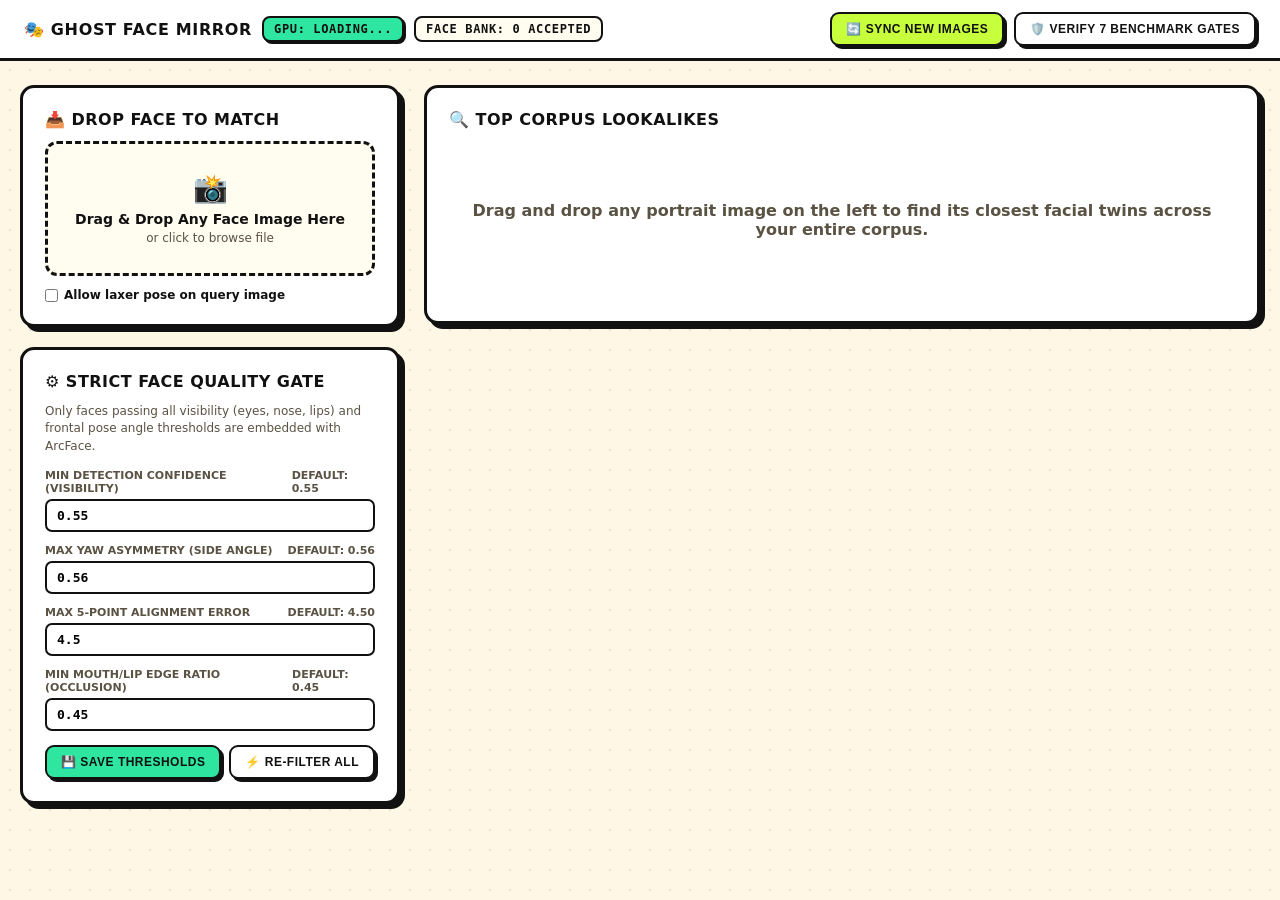
==== face_mirror/static/index.html @ 53a37c6f "new-feature-look-alike" ====
<!doctype html>
<html lang="en">
<head>
<meta charset="utf-8" />
<meta name="viewport" content="width=device-width,initial-scale=1" />
<title>Ghost Face Mirror // GPU ArcFace Lookalike Engine</title>
<style>
  :root {
    --bg: #FFF7E6;
    --panel: #FFFFFF;
    --panel-2: #FFFCF0;
    --ink: #111111;
    --muted: #5A5243;
    --accent: #C8FF3D;
    --like: #2EE6A0;
    --dislike: #FF5470;
    --amber: #FFD84D;
    --violet: #A78BFA;
    --font-mono: ui-monospace, SFMono-Regular, "JetBrains Mono", Menlo, Consolas, monospace;
    --font-sans: ui-sans-serif, system-ui, -apple-system, "Segoe UI", Roboto, sans-serif;
  }

  * { box-sizing: border-box; margin: 0; padding: 0; }

  body {
    font-family: var(--font-sans);
    background-color: var(--bg);
    background-image: radial-gradient(rgba(17,17,17,.1) 1.5px, transparent 1.5px);
    background-size: 20px 20px;
    color: var(--ink);
    min-height: 100vh;
    display: flex;
    flex-direction: column;
  }

  header {
    position: sticky;
    top: 0;
    z-index: 100;
    background: #fff;
    border-bottom: 3px solid var(--ink);
    padding: 12px 24px;
    display: flex;
    align-items: center;
    justify-content: space-between;
    flex-wrap: wrap;
    gap: 12px;
  }

  .brand {
    font-size: 16px;
    font-weight: 900;
    text-transform: uppercase;
    letter-spacing: .04em;
    display: flex;
    align-items: center;
    gap: 10px;
  }

  .gpu-pill {
    background: var(--like);
    border: 2px solid var(--ink);
    border-radius: 8px;
    padding: 4px 10px;
    font-family: var(--font-mono);
    font-size: 12px;
    font-weight: 800;
    box-shadow: 2px 2px 0 var(--ink);
  }

  .stat-pill {
    background: var(--panel-2);
    border: 2px solid var(--ink);
    border-radius: 8px;
    padding: 4px 10px;
    font-family: var(--font-mono);
    font-size: 12px;
    font-weight: 700;
  }

  .btn {
    border: 2.5px solid var(--ink);
    background: #fff;
    color: var(--ink);
    padding: 8px 14px;
    border-radius: 9px;
    font-size: 12px;
    font-weight: 900;
    text-transform: uppercase;
    letter-spacing: .04em;
    cursor: pointer;
    box-shadow: 3px 3px 0 var(--ink);
    transition: transform .08s, box-shadow .08s, background .12s;
    display: inline-flex;
    align-items: center;
    gap: 6px;
  }

  .btn:hover:not(:disabled) {
    background: var(--accent);
    transform: translate(-1px, -1px);
    box-shadow: 4px 4px 0 var(--ink);
  }

  .btn:active:not(:disabled) {
    transform: translate(2px, 2px);
    box-shadow: 0 0 0 var(--ink);
  }

  .btn:disabled {
    opacity: 0.5;
    cursor: not-allowed;
  }

  .btn-primary { background: var(--accent); }
  .btn-like { background: var(--like); }

  .container {
    max-width: 1320px;
    margin: 24px auto;
    padding: 0 20px;
    width: 100%;
    display: grid;
    grid-template-columns: 380px 1fr;
    gap: 24px;
  }

  @media (max-width: 960px) {
    .container { grid-template-columns: 1fr; }
  }

  .panel {
    background: #fff;
    border: 3px solid var(--ink);
    border-radius: 14px;
    padding: 22px;
    box-shadow: 5px 5px 0 var(--ink);
    margin-bottom: 20px;
  }

  .panel-title {
    font-size: 16px;
    font-weight: 900;
    text-transform: uppercase;
    letter-spacing: .03em;
    margin-bottom: 12px;
    display: flex;
    align-items: center;
    justify-content: space-between;
  }

  .drop-zone {
    border: 3px dashed var(--ink);
    border-radius: 12px;
    background: var(--panel-2);
    padding: 28px 16px;
    text-align: center;
    cursor: pointer;
    transition: all .15s ease;
    position: relative;
  }

  .drop-zone.dragover {
    background: var(--accent);
    transform: scale(1.01);
  }

  .drop-zone img {
    max-width: 100%;
    max-height: 240px;
    border-radius: 8px;
    border: 2px solid var(--ink);
    margin-top: 12px;
    display: none;
    margin-left: auto;
    margin-right: auto;
  }

  .field-row {
    margin-bottom: 12px;
  }

  .field-label {
    font-size: 11px;
    font-weight: 800;
    text-transform: uppercase;
    color: var(--muted);
    display: flex;
    justify-content: space-between;
    margin-bottom: 4px;
  }

  .field-input {
    width: 100%;
    padding: 7px 10px;
    border: 2px solid var(--ink);
    border-radius: 7px;
    font-family: var(--font-mono);
    font-size: 13px;
    font-weight: 700;
  }

  .bench-grid {
    display: grid;
    grid-template-columns: repeat(auto-fill, minmax(145px, 1fr));
    gap: 10px;
    margin-top: 12px;
  }

  .bench-card {
    border: 2px solid var(--ink);
    border-radius: 9px;
    padding: 8px;
    background: var(--panel-2);
    font-size: 11px;
    box-shadow: 2px 2px 0 var(--ink);
  }

  .bench-card.pass {
    border-color: #059669;
    background: #ecfdf5;
  }

  .bench-card.fail {
    border-color: #e11d48;
    background: #fff1f2;
  }

  .results-grid {
    display: grid;
    grid-template-columns: repeat(auto-fill, minmax(210px, 1fr));
    gap: 16px;
  }

  .match-card {
    background: #fff;
    border: 2.5px solid var(--ink);
    border-radius: 11px;
    overflow: hidden;
    box-shadow: 3px 3px 0 var(--ink);
    display: flex;
    flex-direction: column;
    transition: transform .1s ease;
  }

  .match-card:hover {
    transform: translate(-2px, -2px);
    box-shadow: 5px 5px 0 var(--ink);
  }

  .match-img-wrap {
    width: 100%;
    height: 240px;
    background: #111;
    position: relative;
    overflow: hidden;
  }

  .match-img-wrap img {
    width: 100%;
    height: 100%;
    object-fit: cover;
  }

  .rank-badge {
    position: absolute;
    top: 8px;
    left: 8px;
    background: var(--ink);
    color: var(--accent);
    font-family: var(--font-mono);
    font-size: 11px;
    font-weight: 900;
    padding: 3px 8px;
    border-radius: 6px;
    border: 1.5px solid var(--accent);
  }

  .sim-badge {
    position: absolute;
    top: 8px;
    right: 8px;
    background: var(--like);
    color: var(--ink);
    font-family: var(--font-mono);
    font-size: 12px;
    font-weight: 900;
    padding: 3px 8px;
    border-radius: 6px;
    border: 2px solid var(--ink);
    box-shadow: 2px 2px 0 var(--ink);
  }

  .match-meta {
    padding: 10px 12px;
    font-size: 12px;
    font-family: var(--font-mono);
    display: flex;
    justify-content: space-between;
    align-items: center;
    background: #fff;
    border-top: 2px solid var(--ink);
  }

  .alert-box {
    border: 2.5px solid var(--ink);
    background: #FFE9ED;
    border-radius: 10px;
    padding: 14px 18px;
    font-size: 13px;
    font-weight: 700;
    margin-bottom: 18px;
    display: none;
    box-shadow: 3px 3px 0 var(--ink);
  }
</style>
</head>
<body>

<header>
  <div class="brand">
    <span>🎭 Ghost Face Mirror</span>
    <span class="gpu-pill" id="gpuPill">GPU: Loading...</span>
    <span class="stat-pill" id="corpusPill">Face Bank: 0 accepted</span>
  </div>
  <div style="display:flex; gap:10px; align-items:center;">
    <button class="btn btn-primary" id="syncBtn">🔄 Sync New Images</button>
    <button class="btn" id="benchmarkBtn">🛡️ Verify 7 Benchmark Gates</button>
  </div>
</header>

<div class="container">
  <!-- Left Column: Upload & Quality Gate Thresholds -->
  <div>
    <div class="panel">
      <div class="panel-title">
        <span>📥 Drop Face to Match</span>
      </div>
      <div class="drop-zone" id="dropZone">
        <div style="font-size:28px; margin-bottom:6px;">📸</div>
        <div style="font-weight:900; font-size:14px;">Drag & Drop Any Face Image Here</div>
        <div style="font-size:12px; color:var(--muted); margin-top:4px;">or click to browse file</div>
        <input type="file" id="fileInput" accept="image/*" style="display:none;" />
        <img id="previewImg" alt="Uploaded preview" />
      </div>

      <div style="margin-top:12px; display:flex; align-items:center; justify-content:space-between; font-size:12px; font-weight:700;">
        <label style="display:flex; align-items:center; gap:6px; cursor:pointer;">
          <input type="checkbox" id="bypassGateChk" />
          <span>Allow laxer pose on query image</span>
        </label>
        <span id="queryMetricsText" style="font-family:var(--font-mono); font-size:11px; color:var(--muted);"></span>
      </div>
    </div>

    <div class="panel">
      <div class="panel-title">
        <span>⚙️ Strict Face Quality Gate</span>
      </div>
      <p style="font-size:12px; color:var(--muted); margin-bottom:14px; line-height:1.45;">
        Only faces passing all visibility (eyes, nose, lips) and frontal pose angle thresholds are embedded with ArcFace.
      </p>

      <div class="field-row">
        <div class="field-label">
          <span>Min Detection Confidence (Visibility)</span>
          <span>Default: 0.55</span>
        </div>
        <input type="number" step="0.01" class="field-input" id="thDetScore" value="0.55" />
      </div>

      <div class="field-row">
        <div class="field-label">
          <span>Max Yaw Asymmetry (Side Angle)</span>
          <span>Default: 0.56</span>
        </div>
        <input type="number" step="0.01" class="field-input" id="thYaw" value="0.56" />
      </div>

      <div class="field-row">
        <div class="field-label">
          <span>Max 5-Point Alignment Error</span>
          <span>Default: 4.50</span>
        </div>
        <input type="number" step="0.1" class="field-input" id="thAlignErr" value="4.5" />
      </div>

      <div class="field-row">
        <div class="field-label">
          <span>Min Mouth/Lip Edge Ratio (Occlusion)</span>
          <span>Default: 0.45</span>
        </div>
        <input type="number" step="0.01" class="field-input" id="thMouthGrad" value="0.45" />
      </div>

      <div style="display:flex; gap:8px; margin-top:14px;">
        <button class="btn btn-like" id="saveThresholdsBtn" style="flex:1; justify-content:center;">💾 Save Thresholds</button>
        <button class="btn" id="reEvalCorpusBtn" title="Re-filter entire corpus with these thresholds">⚡ Re-Filter All</button>
      </div>
    </div>
  </div>

  <!-- Right Column: Benchmark Status & Lookalike Results -->
  <div>
    <div class="alert-box" id="alertBox"></div>

    <div class="panel" id="benchmarkPanel" style="display:none;">
      <div class="panel-title">
        <span>🛡️ Mandatory Elimination Benchmark (Must Reject All 7)</span>
        <button class="btn" onclick="document.getElementById('benchmarkPanel').style.display='none'" style="padding:3px 8px;">✕</button>
      </div>
      <div id="benchmarkSummary" style="font-size:13px; font-weight:800; margin-bottom:8px;"></div>
      <div class="bench-grid" id="benchGrid"></div>
    </div>

    <div class="panel">
      <div class="panel-title">
        <span id="resultsHeader">🔍 Top Corpus Lookalikes</span>
        <span id="searchTiming" style="font-family:var(--font-mono); font-size:12px; color:var(--muted);"></span>
      </div>
      <div id="resultsEmpty" style="text-align:center; padding:60px 20px; color:var(--muted); font-weight:700;">
        Drag and drop any portrait image on the left to find its closest facial twins across your entire corpus.
      </div>
      <div class="results-grid" id="resultsGrid"></div>
    </div>
  </div>
</div>

<script>
(() => {
  const gpuPill = document.getElementById('gpuPill');
  const corpusPill = document.getElementById('corpusPill');
  const dropZone = document.getElementById('dropZone');
  const fileInput = document.getElementById('fileInput');
  const previewImg = document.getElementById('previewImg');
  const bypassGateChk = document.getElementById('bypassGateChk');
  const queryMetricsText = document.getElementById('queryMetricsText');
  const alertBox = document.getElementById('alertBox');
  const resultsGrid = document.getElementById('resultsGrid');
  const resultsEmpty = document.getElementById('resultsEmpty');
  const resultsHeader = document.getElementById('resultsHeader');
  const searchTiming = document.getElementById('searchTiming');

  let lastUploadedFile = null;

  async function loadStatus() {
    try {
      const res = await fetch('/api/status');
      const d = await res.json();
      if (d.ok) {
        gpuPill.textContent = `⚡ GPU: ${d.gpu}`;
        corpusPill.textContent = `Face Bank: ${d.cached_accepted} valid · ${d.cached_rejected} filtered`;
        if (d.thresholds) {
          document.getElementById('thDetScore').value = d.thresholds.min_det_score;
          document.getElementById('thYaw').value = d.thresholds.max_yaw_asymmetry;
          document.getElementById('thAlignErr').value = d.thresholds.max_align_error;
          document.getElementById('thMouthGrad').value = d.thresholds.min_mouth_grad_ratio;
        }
      }
    } catch (e) {
      console.error(e);
    }
  }

  async function runSearch(file) {
    if (!file) return;
    lastUploadedFile = file;

    const reader = new FileReader();
    reader.onload = (e) => {
      previewImg.src = e.target.result;
      previewImg.style.display = 'block';
    };
    reader.readAsDataURL(file);

    alertBox.style.display = 'none';
    resultsEmpty.style.display = 'block';
    resultsEmpty.textContent = '⏳ Running GPU SCRFD 10G + Pose Check + ArcFace 512D Search...';
    resultsGrid.innerHTML = '';

    const fd = new FormData();
    fd.append('file', file);
    const bypass = bypassGateChk.checked ? 'true' : 'false';

    const t0 = performance.now();
    try {
      const res = await fetch(`/api/search?top_k=24&bypass_query_gate=${bypass}`, {
        method: 'POST',
        body: fd
      });
      const d = await res.json();
      const elapsedMs = Math.round(performance.now() - t0);

      if (!d.ok && d.rejected) {
        resultsEmpty.style.display = 'block';
        resultsEmpty.textContent = 'Query image was rejected by the Face Quality Gate.';
        alertBox.style.display = 'block';
        alertBox.innerHTML = `
          <div>🚫 Face Rejected by Quality Gate: <code>${d.reason}</code></div>
          <div style="font-size:11px; margin-top:4px; font-weight:600;">
            Metrics: ${JSON.stringify(d.metrics || {})} — Tip: Check "Allow laxer pose on query image" if you still want to search with this photo.
          </div>
        `;
        return;
      }

      if (!res.ok) throw new Error(d.detail || 'Search failed');

      searchTiming.textContent = `${d.total_searched} faces searched in ${elapsedMs}ms`;
      if (d.query_metrics) {
        queryMetricsText.textContent = `det:${d.query_metrics.score} yaw:${d.query_metrics.yaw_asymmetry}`;
      }

      if (!d.matches || d.matches.length === 0) {
        resultsEmpty.style.display = 'block';
        resultsEmpty.textContent = 'No cached faces found in database. Click "Sync New Images" above!';
        return;
      }

      resultsEmpty.style.display = 'none';
      resultsGrid.innerHTML = d.matches.map(m => `
        <div class="match-card">
          <div class="match-img-wrap">
            <img src="${m.url}" loading="lazy" alt="Image #${m.image_id}" />
            <span class="rank-badge">#${m.rank}</span>
            <span class="sim-badge">${m.match_pct}% Match</span>
          </div>
          <div class="match-meta">
            <span><b>ID #${m.image_id}</b> (Dom #${m.domain_id})</span>
            <span>cos: ${m.cosine_similarity}</span>
          </div>
        </div>
      `).join('');
    } catch (err) {
      resultsEmpty.textContent = 'Error: ' + err.message;
    }
  }

  dropZone.onclick = () => fileInput.click();
  fileInput.onchange = (e) => {
    if (e.target.files && e.target.files[0]) runSearch(e.target.files[0]);
  };

  dropZone.addEventListener('dragover', (e) => {
    e.preventDefault();
    dropZone.classList.add('dragover');
  });
  dropZone.addEventListener('dragleave', () => dropZone.classList.remove('dragover'));
  dropZone.addEventListener('drop', (e) => {
    e.preventDefault();
    dropZone.classList.remove('dragover');
    if (e.dataTransfer.files && e.dataTransfer.files[0]) {
      runSearch(e.dataTransfer.files[0]);
    }
  });

  bypassGateChk.onchange = () => {
    if (lastUploadedFile) runSearch(lastUploadedFile);
  };

  document.getElementById('syncBtn').onclick = async () => {
    const btn = document.getElementById('syncBtn');
    btn.disabled = true;
    btn.textContent = '⏳ Syncing on GPU...';
    try {
      await fetch('/api/sync', { method: 'POST' });
      await loadStatus();
    } finally {
      btn.disabled = false;
      btn.textContent = '🔄 Sync New Images';
    }
  };

  document.getElementById('benchmarkBtn').onclick = async () => {
    const panel = document.getElementById('benchmarkPanel');
    const grid = document.getElementById('benchGrid');
    const summary = document.getElementById('benchmarkSummary');
    panel.style.display = 'block';
    summary.textContent = '⏳ Testing 7 benchmark images (4, 6, 102, 394, 366, 345, 322) on GPU...';
    grid.innerHTML = '';

    const res = await fetch('/api/benchmark');
    const d = await res.json();
    if (d.all_eliminated) {
      summary.innerHTML = '<span style="color:#059669;">✓ 100% PASS — All 7 bad visibility & side-angle benchmark images were automatically eliminated!</span>';
    } else {
      summary.innerHTML = '<span style="color:#e11d48;">⚠️ WARNING — One or more benchmark images slipped through! Tighten thresholds.</span>';
    }

    grid.innerHTML = d.benchmarks.map(b => `
      <div class="bench-card ${b.benchmark_pass ? 'pass' : 'fail'}">
        <div style="font-weight:900; margin-bottom:4px;">ID #${b.image_id} (${b.category})</div>
        <div style="font-weight:800; color:${b.benchmark_pass ? '#059669' : '#e11d48'};">
          ${b.benchmark_pass ? '✓ ELIMINATED' : '✗ ACCEPTED (FAIL)'}
        </div>
        <div style="margin-top:4px; color:var(--muted); word-break:break-word;">${b.reason}</div>
      </div>
    `).join('');
  };

  async function updateThresholds(reEval) {
    const payload = {
      min_det_score: parseFloat(document.getElementById('thDetScore').value),
      max_yaw_asymmetry: parseFloat(document.getElementById('thYaw').value),
      max_align_error: parseFloat(document.getElementById('thAlignErr').value),
      min_mouth_grad_ratio: parseFloat(document.getElementById('thMouthGrad').value),
      min_face_size: 45,
      re_evaluate_corpus: reEval
    };
    const btn = reEval ? document.getElementById('reEvalCorpusBtn') : document.getElementById('saveThresholdsBtn');
    const origText = btn.textContent;
    btn.disabled = true;
    btn.textContent = '⏳ Working...';
    try {
      await fetch('/api/thresholds', {
        method: 'POST',
        headers: { 'Content-Type': 'application/json' },
        body: JSON.stringify(payload)
      });
      await loadStatus();
    } finally {
      btn.disabled = false;
      btn.textContent = origText;
    }
  }

  document.getElementById('saveThresholdsBtn').onclick = () => updateThresholds(false);
  document.getElementById('reEvalCorpusBtn').onclick = () => updateThresholds(true);

  loadStatus();
})();
</script>
</body>
</html>
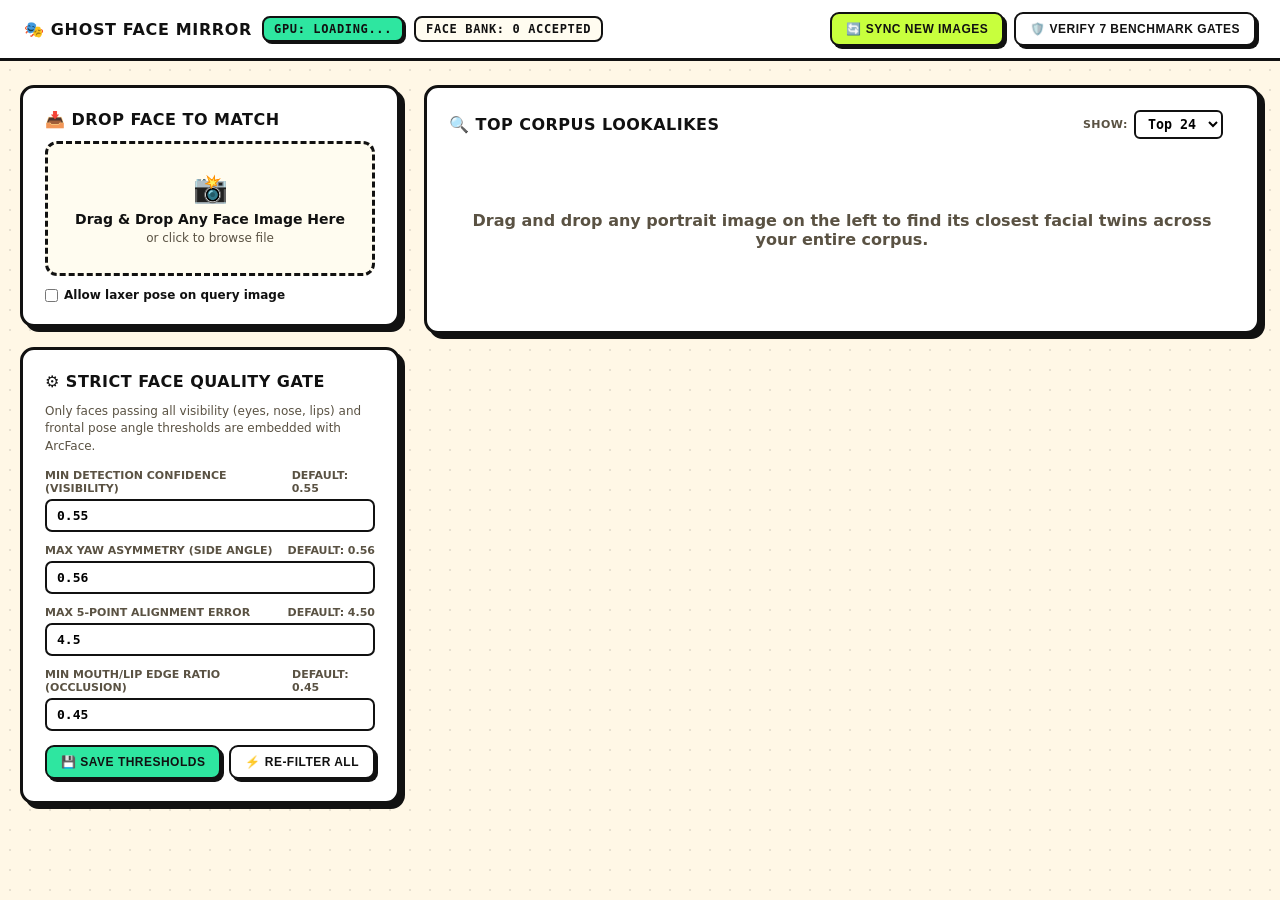
==== commit c39e8b46: "auto web trigger fixed" ====
--- a/face_mirror/static/index.html
+++ b/face_mirror/static/index.html
@@ -416,7 +416,18 @@
     <div class="panel">
       <div class="panel-title">
         <span id="resultsHeader">🔍 Top Corpus Lookalikes</span>
-        <span id="searchTiming" style="font-family:var(--font-mono); font-size:12px; color:var(--muted);"></span>
+        <div style="display:flex; align-items:center; gap:12px;">
+          <div style="display:flex; align-items:center; gap:6px; font-size:12px; font-weight:800;">
+            <label for="topKSelect" style="color:var(--muted); text-transform:uppercase; font-size:11px;">Show:</label>
+            <select id="topKSelect" style="padding:4px 8px; border:2px solid var(--ink); border-radius:6px; font-family:var(--font-mono); font-weight:800; background:#fff; cursor:pointer;">
+              <option value="12">Top 12</option>
+              <option value="24" selected>Top 24</option>
+              <option value="48">Top 48</option>
+              <option value="96">Top 96</option>
+            </select>
+          </div>
+          <span id="searchTiming" style="font-family:var(--font-mono); font-size:12px; color:var(--muted);"></span>
+        </div>
       </div>
       <div id="resultsEmpty" style="text-align:center; padding:60px 20px; color:var(--muted); font-weight:700;">
         Drag and drop any portrait image on the left to find its closest facial twins across your entire corpus.
@@ -440,6 +451,7 @@
   const resultsEmpty = document.getElementById('resultsEmpty');
   const resultsHeader = document.getElementById('resultsHeader');
   const searchTiming = document.getElementById('searchTiming');
+  const topKSelect = document.getElementById('topKSelect');
 
   let lastUploadedFile = null;
 
@@ -481,10 +493,11 @@
     const fd = new FormData();
     fd.append('file', file);
     const bypass = bypassGateChk.checked ? 'true' : 'false';
+    const topK = topKSelect ? topKSelect.value : '24';
 
     const t0 = performance.now();
     try {
-      const res = await fetch(`/api/search?top_k=24&bypass_query_gate=${bypass}`, {
+      const res = await fetch(`/api/search?top_k=${topK}&bypass_query_gate=${bypass}`, {
         method: 'POST',
         body: fd
       });
@@ -555,6 +568,10 @@
   });
 
   bypassGateChk.onchange = () => {
+    if (lastUploadedFile) runSearch(lastUploadedFile);
+  };
+
+  topKSelect.onchange = () => {
     if (lastUploadedFile) runSearch(lastUploadedFile);
   };
 
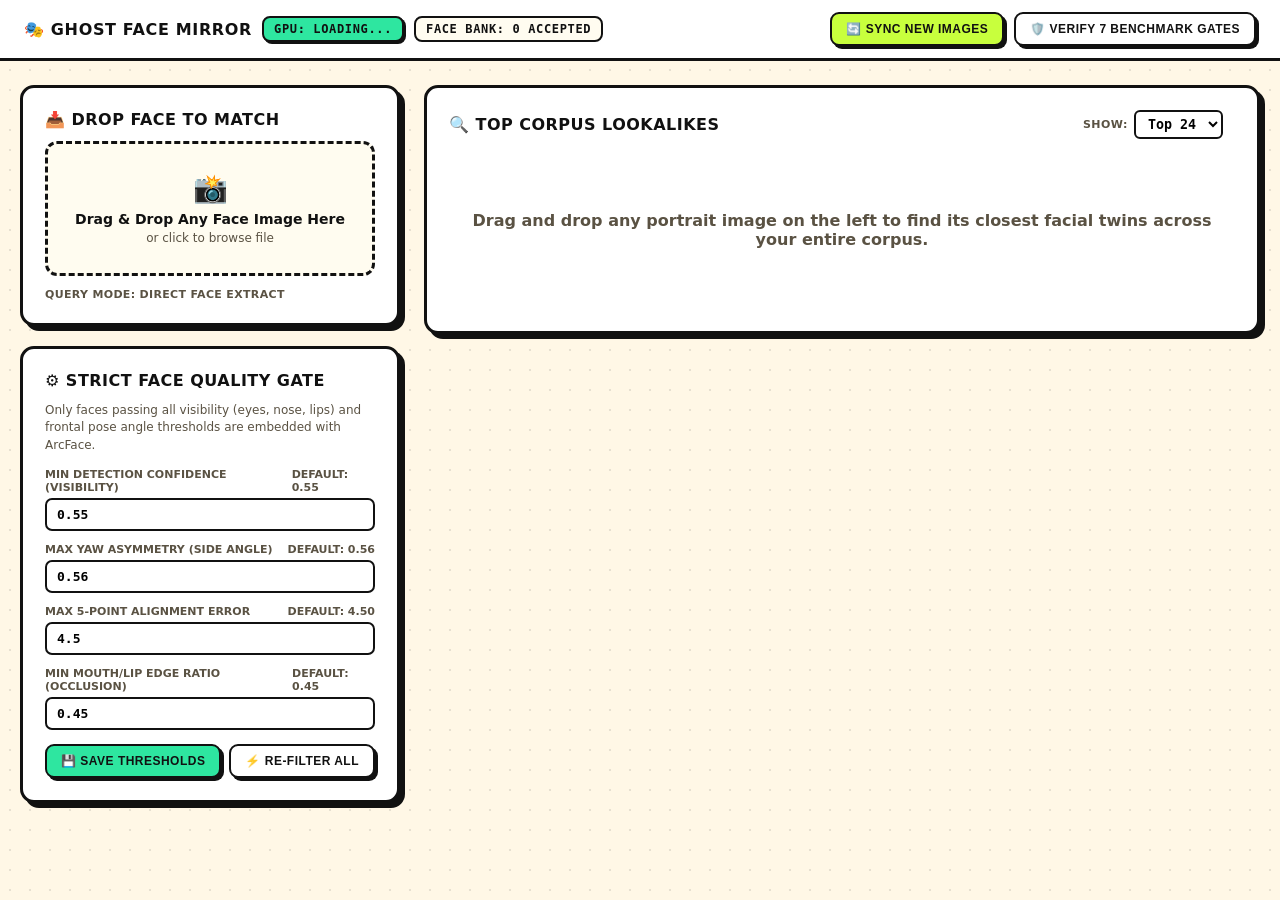
==== commit 92dd78fb: "face-module-fix" ====
--- a/face_mirror/static/index.html
+++ b/face_mirror/static/index.html
@@ -226,6 +226,73 @@
     background: #fff1f2;
   }
 
+  /* Multi-face picker thumbnails */
+  .face-picker-row {
+    margin-top: 14px;
+    padding: 10px;
+    border: 2px dashed var(--ink);
+    border-radius: 9px;
+    background: var(--panel-2);
+    display: none;
+  }
+
+  .face-picker-header {
+    font-size: 11px;
+    font-weight: 800;
+    text-transform: uppercase;
+    color: var(--muted);
+    margin-bottom: 8px;
+    display: flex;
+    justify-content: space-between;
+  }
+
+  .face-picker-cards {
+    display: flex;
+    gap: 10px;
+    overflow-x: auto;
+    padding-bottom: 4px;
+  }
+
+  .face-chip {
+    display: flex;
+    flex-direction: column;
+    align-items: center;
+    border: 2px solid var(--ink);
+    border-radius: 8px;
+    background: #fff;
+    padding: 6px;
+    cursor: pointer;
+    transition: all .15s ease;
+    user-select: none;
+    min-width: 72px;
+  }
+
+  .face-chip:hover {
+    transform: translateY(-2px);
+    box-shadow: 2px 2px 0 var(--ink);
+  }
+
+  .face-chip.active {
+    border-color: var(--ink);
+    background: #fef08a;
+    box-shadow: 3px 3px 0 var(--ink);
+    font-weight: 900;
+  }
+
+  .face-chip img {
+    width: 60px;
+    height: 60px;
+    object-fit: cover;
+    border-radius: 6px;
+    border: 1.5px solid var(--ink);
+  }
+
+  .face-chip span {
+    font-size: 10px;
+    margin-top: 4px;
+    font-family: var(--font-mono);
+  }
+
   .results-grid {
     display: grid;
     grid-template-columns: repeat(auto-fill, minmax(210px, 1fr));
@@ -345,11 +412,17 @@
       </div>
 
       <div style="margin-top:12px; display:flex; align-items:center; justify-content:space-between; font-size:12px; font-weight:700;">
-        <label style="display:flex; align-items:center; gap:6px; cursor:pointer;">
-          <input type="checkbox" id="bypassGateChk" />
-          <span>Allow laxer pose on query image</span>
-        </label>
+        <span style="font-size:11px; text-transform:uppercase; color:var(--muted); letter-spacing:.03em;">Query Mode: Direct Face Extract</span>
         <span id="queryMetricsText" style="font-family:var(--font-mono); font-size:11px; color:var(--muted);"></span>
+      </div>
+
+      <!-- Multi-Face Selector Row (auto-displayed when 2+ faces exist) -->
+      <div class="face-picker-row" id="facePickerRow">
+        <div class="face-picker-header">
+          <span id="facePickerLabel">👥 Multiple Faces Detected</span>
+          <span style="color:var(--ink);">Click to Match</span>
+        </div>
+        <div class="face-picker-cards" id="facePickerCards"></div>
       </div>
     </div>
 
@@ -444,7 +517,6 @@
   const dropZone = document.getElementById('dropZone');
   const fileInput = document.getElementById('fileInput');
   const previewImg = document.getElementById('previewImg');
-  const bypassGateChk = document.getElementById('bypassGateChk');
   const queryMetricsText = document.getElementById('queryMetricsText');
   const alertBox = document.getElementById('alertBox');
   const resultsGrid = document.getElementById('resultsGrid');
@@ -452,8 +524,12 @@
   const resultsHeader = document.getElementById('resultsHeader');
   const searchTiming = document.getElementById('searchTiming');
   const topKSelect = document.getElementById('topKSelect');
+  const facePickerRow = document.getElementById('facePickerRow');
+  const facePickerCards = document.getElementById('facePickerCards');
+  const facePickerLabel = document.getElementById('facePickerLabel');
 
   let lastUploadedFile = null;
+  let currentFaceIndex = 0;
 
   async function loadStatus() {
     try {
@@ -474,9 +550,10 @@
     }
   }
 
-  async function runSearch(file) {
+  async function runSearch(file, targetFaceIndex = 0) {
     if (!file) return;
     lastUploadedFile = file;
+    currentFaceIndex = targetFaceIndex;
 
     const reader = new FileReader();
     reader.onload = (e) => {
@@ -492,12 +569,11 @@
 
     const fd = new FormData();
     fd.append('file', file);
-    const bypass = bypassGateChk.checked ? 'true' : 'false';
     const topK = topKSelect ? topKSelect.value : '24';
 
     const t0 = performance.now();
     try {
-      const res = await fetch(`/api/search?top_k=${topK}&bypass_query_gate=${bypass}`, {
+      const res = await fetch(`/api/search?top_k=${topK}&face_index=${targetFaceIndex}`, {
         method: 'POST',
         body: fd
       });
@@ -505,13 +581,14 @@
       const elapsedMs = Math.round(performance.now() - t0);
 
       if (!d.ok && d.rejected) {
+        facePickerRow.style.display = 'none';
         resultsEmpty.style.display = 'block';
-        resultsEmpty.textContent = 'Query image was rejected by the Face Quality Gate.';
+        resultsEmpty.textContent = 'No face could be found in the uploaded image.';
         alertBox.style.display = 'block';
         alertBox.innerHTML = `
-          <div>🚫 Face Rejected by Quality Gate: <code>${d.reason}</code></div>
+          <div>🚫 No Face Detected: <code>${d.reason}</code></div>
           <div style="font-size:11px; margin-top:4px; font-weight:600;">
-            Metrics: ${JSON.stringify(d.metrics || {})} — Tip: Check "Allow laxer pose on query image" if you still want to search with this photo.
+            Please upload an image containing at least one recognizable human face.
           </div>
         `;
         return;
@@ -519,9 +596,32 @@
 
       if (!res.ok) throw new Error(d.detail || 'Search failed');
 
+      // Populate multi-face picker if 2 or more faces detected
+      if (d.all_faces && d.all_faces.length > 1) {
+        facePickerRow.style.display = 'block';
+        facePickerLabel.textContent = `👥 ${d.all_faces.length} Faces Detected in Photo`;
+        facePickerCards.innerHTML = d.all_faces.map((f, i) => `
+          <div class="face-chip ${i === d.selected_index ? 'active' : ''}" data-idx="${f.face_index}">
+            <img src="${f.thumb_b64 || previewImg.src}" alt="Face #${i + 1}" />
+            <span>Face #${i + 1}</span>
+          </div>
+        `).join('');
+
+        facePickerCards.querySelectorAll('.face-chip').forEach(chip => {
+          chip.onclick = (e) => {
+            const idx = parseInt(chip.getAttribute('data-idx'), 10);
+            if (idx !== currentFaceIndex && lastUploadedFile) {
+              runSearch(lastUploadedFile, idx);
+            }
+          };
+        });
+      } else {
+        facePickerRow.style.display = 'none';
+      }
+
       searchTiming.textContent = `${d.total_searched} faces searched in ${elapsedMs}ms`;
       if (d.query_metrics) {
-        queryMetricsText.textContent = `det:${d.query_metrics.score} yaw:${d.query_metrics.yaw_asymmetry}`;
+        queryMetricsText.textContent = `Face #${(d.selected_index || 0) + 1} · det:${d.query_metrics.score} yaw:${d.query_metrics.yaw_asymmetry}`;
       }
 
       if (!d.matches || d.matches.length === 0) {
@@ -567,12 +667,8 @@
     }
   });
 
-  bypassGateChk.onchange = () => {
-    if (lastUploadedFile) runSearch(lastUploadedFile);
-  };
-
   topKSelect.onchange = () => {
-    if (lastUploadedFile) runSearch(lastUploadedFile);
+    if (lastUploadedFile) runSearch(lastUploadedFile, currentFaceIndex);
   };
 
   document.getElementById('syncBtn').onclick = async () => {
